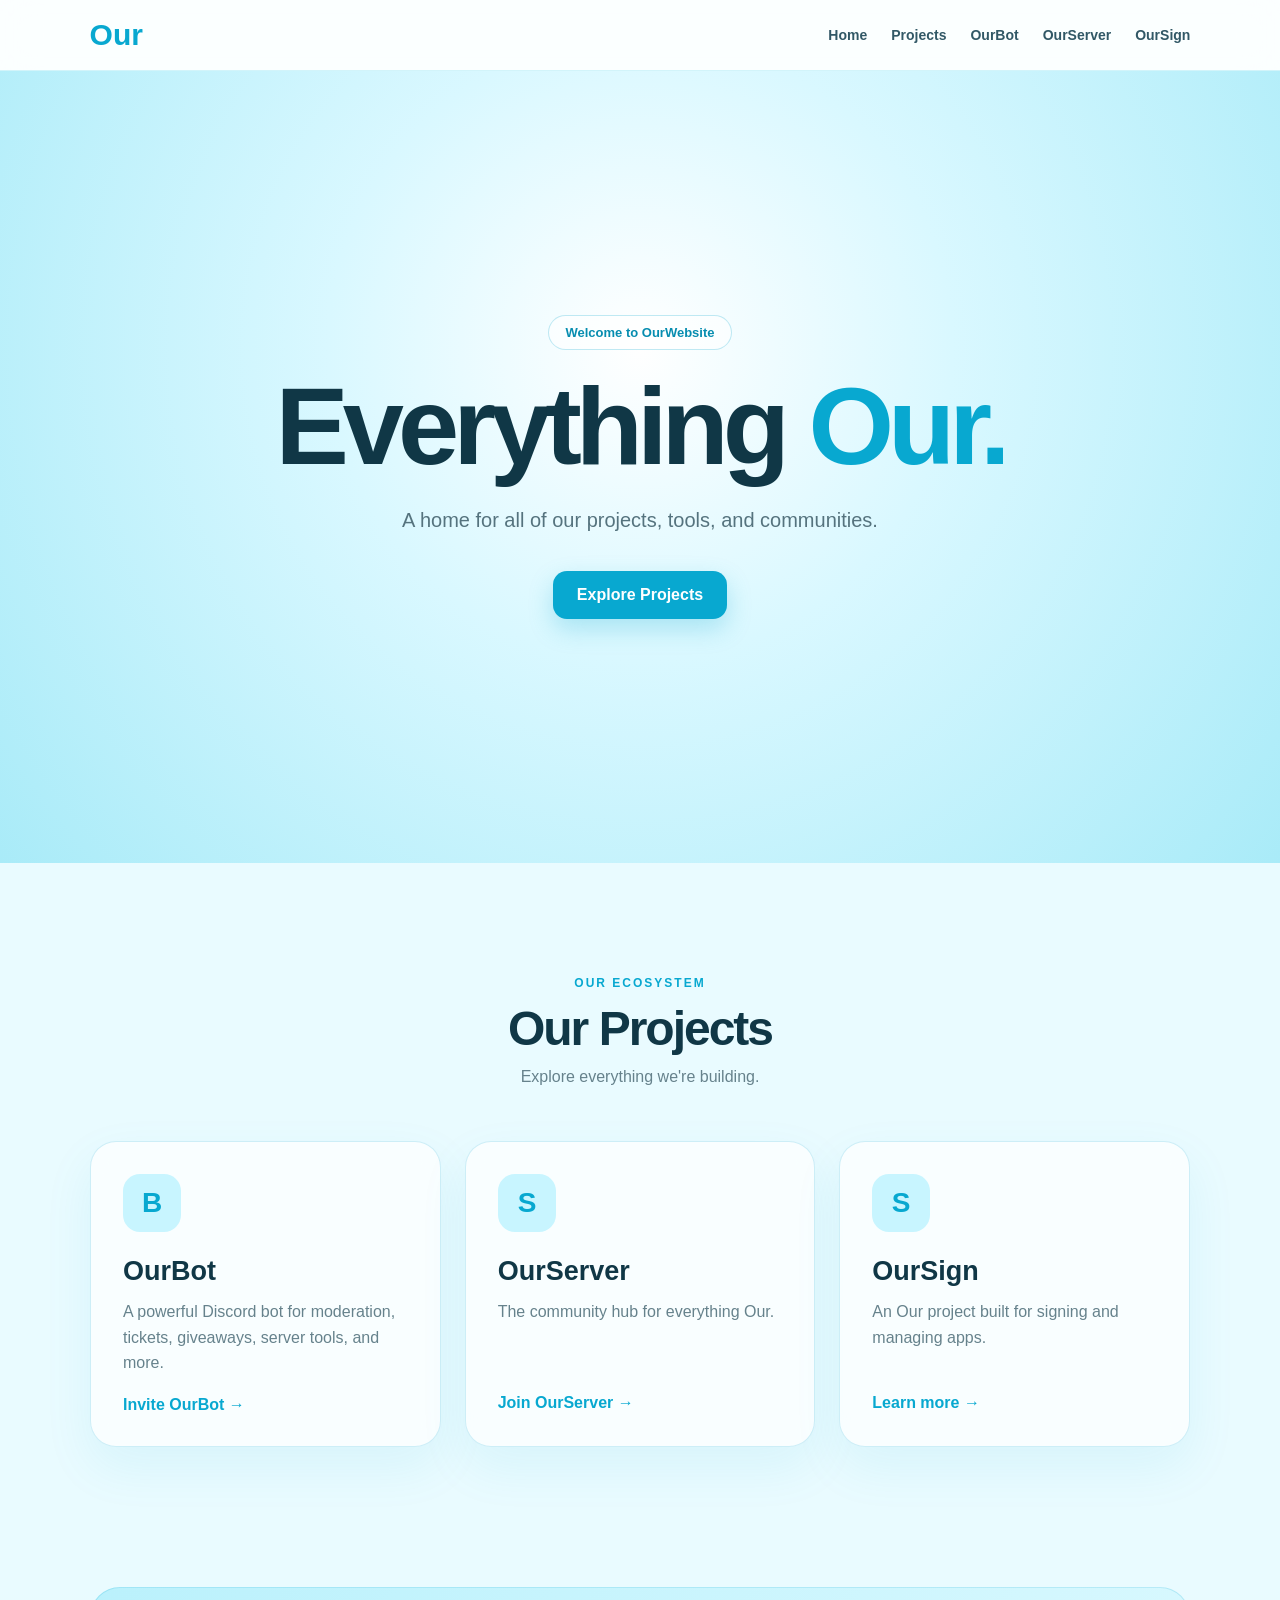
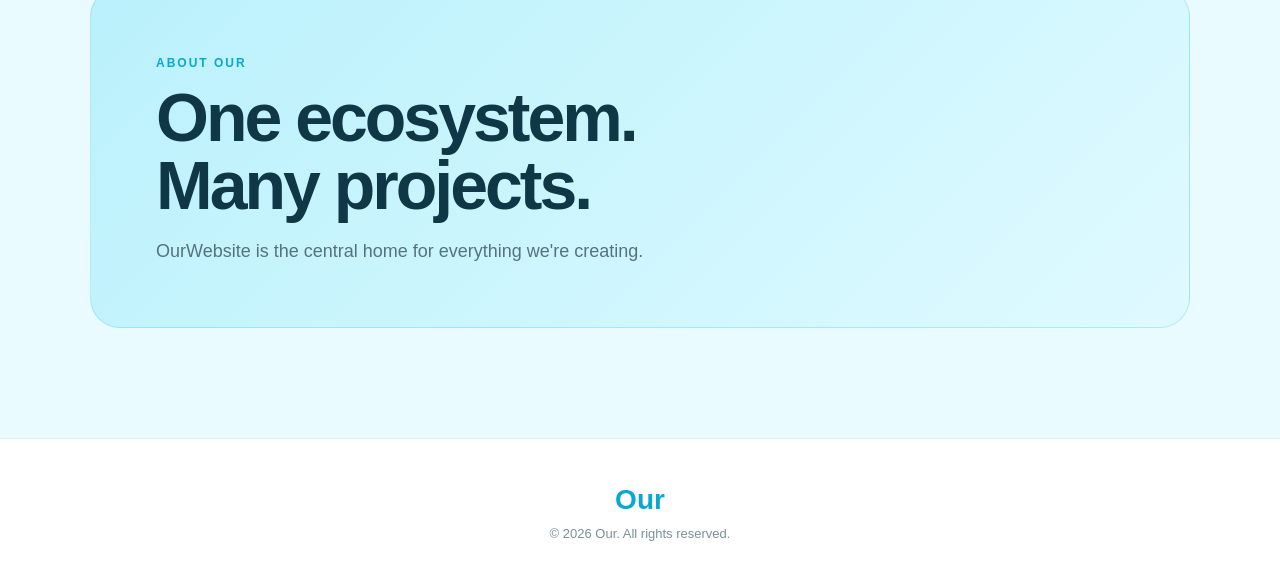
==== index.html @ 4ebcd9e4 "Update index.html" ====
<!DOCTYPE html>
<html lang="en">
<head>
  <meta charset="UTF-8">
  <meta name="viewport" content="width=device-width, initial-scale=1.0">
  <meta name="theme-color" content="#b8f3ff">
  <title>OurWebsite</title>
  <link rel="icon" href="favicon.JPG">
  <link rel="stylesheet" href="style.css">
</head>
<body>
  <header class="navbar">
    <a class="brand" href="#home">Our</a>
    <nav>
      <a href="#home">Home</a>
      <a href="#projects">Projects</a>
      <a href="#ourbot">OurBot</a>
      <a href="#ourserver">OurServer</a>
      <a href="#oursign">OurSign</a>
    </nav>
  </header>

  <main>
    <section class="hero" id="home">
      <div class="hero-content">
        <span class="badge">Welcome to OurWebsite</span>
        <h1>Everything <span>Our.</span></h1>
        <p>A home for all of our projects, tools, and communities.</p>
        <div class="hero-buttons">
  <a class="button primary" href="#projects">Explore Projects</a>
</div>
      </div>
    </section>

    <section class="projects" id="projects">
      <div class="section-heading">
        <span>OUR ECOSYSTEM</span>
        <h2>Our Projects</h2>
        <p>Explore everything we're building.</p>
      </div>

      <div class="project-grid">
        <article class="card" id="ourbot">
          <div class="icon">B</div>
          <h3>OurBot</h3>
          <p>A powerful Discord bot for moderation, tickets, giveaways, server tools, and more.</p>
          <a href="https://discord.com/oauth2/authorize?client_id=1545363357878722600&permissions=8&integration_type=0&scope=bot+applications.commands">Invite OurBot →</a>
        </article>

        <article class="card" id="ourserver">
          <div class="icon">S</div>
          <h3>OurServer</h3>
          <p>The community hub for everything Our.</p>
          <a href="#">Join OurServer →</a>
        </article>

        <article class="card" id="oursign">
          <div class="icon">S</div>
          <h3>OurSign</h3>
          <p>An Our project built for signing and managing apps.</p>
          <a href="#">Learn more →</a>
        </article>
      </div>
    </section>

    <section class="about">
      <div class="about-box">
        <span>ABOUT OUR</span>
        <h2>One ecosystem.<br>Many projects.</h2>
        <p>OurWebsite is the central home for everything we're creating.</p>
      </div>
    </section>
  </main>

  <footer>
    <div class="footer-brand">Our</div>
    <p>© 2026 Our. All rights reserved.</p>
  </footer>

  <script src="script.js"></script>
</body>
</html>
---- style.css ----
* {
  box-sizing: border-box;
  margin: 0;
  padding: 0;
}

html {
  scroll-behavior: smooth;
}

body {
  font-family: Arial, sans-serif;
  background: #e9fbff;
  color: #103746;
}

.navbar {
  position: sticky;
  top: 0;
  z-index: 100;
  display: flex;
  align-items: center;
  justify-content: space-between;
  padding: 18px 7%;
  background: rgba(255, 255, 255, 0.82);
  backdrop-filter: blur(18px);
  border-bottom: 1px solid rgba(90, 210, 235, 0.25);
}

.brand {
  color: #08a8d0;
  font-size: 30px;
  font-weight: 900;
  text-decoration: none;
}

nav {
  display: flex;
  gap: 24px;
}

nav a {
  color: #315866;
  text-decoration: none;
  font-size: 14px;
  font-weight: 700;
  transition: 0.2s;
}

nav a:hover {
  color: #08a8d0;
}

.hero {
  min-height: 88vh;
  display: flex;
  align-items: center;
  justify-content: center;
  padding: 80px 7%;
  text-align: center;
  background: radial-gradient(circle at 50% 35%, #ffffff 0%, #d9f8ff 38%, #a9ebf8 100%);
}

.hero-content {
  max-width: 850px;
  animation: fadeUp 0.8s ease;
}

.badge {
  display: inline-block;
  padding: 9px 16px;
  border: 1px solid rgba(8, 168, 208, 0.25);
  border-radius: 999px;
  background: rgba(255, 255, 255, 0.55);
  color: #078db0;
  font-size: 13px;
  font-weight: 800;
}

.hero h1 {
  margin-top: 24px;
  font-size: clamp(58px, 10vw, 110px);
  line-height: 0.95;
  letter-spacing: -6px;
  font-weight: 900;
}

.hero h1 span {
  color: #08a8d0;
}

.hero p {
  max-width: 600px;
  margin: 25px auto 0;
  color: #55737e;
  font-size: 20px;
  line-height: 1.6;
}

.hero-buttons {
  display: flex;
  justify-content: center;
  gap: 14px;
  margin-top: 35px;
  flex-wrap: wrap;
}

.button {
  display: inline-block;
  padding: 15px 24px;
  border-radius: 14px;
  text-decoration: none;
  font-weight: 800;
  transition: 0.2s;
}

.primary {
  background: #08a8d0;
  color: white;
  box-shadow: 0 10px 25px rgba(8, 168, 208, 0.25);
}

.secondary {
  background: rgba(255, 255, 255, 0.75);
  color: #078db0;
  border: 1px solid rgba(8, 168, 208, 0.2);
}

.button:hover {
  transform: translateY(-3px);
}

.projects {
  padding: 110px 7%;
}

.section-heading {
  text-align: center;
  margin-bottom: 55px;
}

.section-heading span,
.about-box span {
  color: #08a8d0;
  font-size: 12px;
  font-weight: 900;
  letter-spacing: 2px;
}

.section-heading h2 {
  margin-top: 10px;
  font-size: 48px;
  letter-spacing: -2px;
}

.section-heading p {
  margin-top: 12px;
  color: #66828c;
}

.project-grid {
  display: grid;
  grid-template-columns: repeat(3, 1fr);
  gap: 24px;
  max-width: 1100px;
  margin: auto;
}

.card {
  padding: 32px;
  border: 1px solid rgba(8, 168, 208, 0.18);
  border-radius: 26px;
  background: rgba(255, 255, 255, 0.72);
  box-shadow: 0 20px 50px rgba(8, 168, 208, 0.08);
  backdrop-filter: blur(15px);
  transition: 0.25s;
}

.card:hover {
  transform: translateY(-7px);
  box-shadow: 0 25px 60px rgba(8, 168, 208, 0.15);
}

.icon {
  width: 58px;
  height: 58px;
  display: flex;
  align-items: center;
  justify-content: center;
  margin-bottom: 24px;
  border-radius: 17px;
  background: #c8f5ff;
  color: #08a8d0;
  font-size: 28px;
  font-weight: 900;
}

.card h3 {
  font-size: 27px;
}

.card p {
  margin-top: 12px;
  min-height: 75px;
  color: #66828c;
  line-height: 1.6;
}

.card a {
  display: inline-block;
  margin-top: 20px;
  color: #08a8d0;
  text-decoration: none;
  font-weight: 800;
}

.about {
  padding: 30px 7% 110px;
}

.about-box {
  max-width: 1100px;
  margin: auto;
  padding: 65px;
  border-radius: 30px;
  background: linear-gradient(135deg, #baf1fc, #dffaff);
  border: 1px solid rgba(8, 168, 208, 0.18);
}

.about-box h2 {
  margin-top: 12px;
  font-size: clamp(40px, 6vw, 68px);
  line-height: 1;
  letter-spacing: -3px;
}

.about-box p {
  margin-top: 22px;
  color: #55737e;
  font-size: 18px;
}

footer {
  padding: 45px 7%;
  text-align: center;
  background: #ffffff;
  border-top: 1px solid rgba(8, 168, 208, 0.15);
}

.footer-brand {
  color: #08a8d0;
  font-size: 28px;
  font-weight: 900;
}

footer p {
  margin-top: 10px;
  color: #78919a;
  font-size: 13px;
}

@keyframes fadeUp {
  from {
    opacity: 0;
    transform: translateY(25px);
  }

  to {
    opacity: 1;
    transform: translateY(0);
  }
}

@media (max-width: 800px) {
  .navbar {
    padding: 16px 5%;
  }

  nav {
    display: none;
  }

  .hero {
    min-height: 80vh;
    padding: 60px 5%;
  }

  .hero h1 {
    letter-spacing: -4px;
  }

  .project-grid {
    grid-template-columns: 1fr;
  }

  .projects {
    padding: 80px 5%;
  }

  .about {
    padding: 20px 5% 80px;
  }

  .about-box {
    padding: 40px 28px;
  }
}
.menu-button {
  display: none;
  border: 0;
  background: transparent;
  color: #08a8d0;
  font-size: 28px;
  cursor: pointer;
}

.navbar.scrolled {
  box-shadow: 0 8px 30px rgba(8, 168, 208, 0.12);
}

.card {
  opacity: 0;
  transform: translateY(25px);
}

.card.visible {
  opacity: 1;
  transform: translateY(0);
}

@media (max-width: 800px) {
  .menu-button {
    display: block;
  }

  nav {
    position: absolute;
    top: 100%;
    left: 0;
    right: 0;
    display: none;
    flex-direction: column;
    gap: 0;
    padding: 15px 5%;
    background: rgba(255, 255, 255, 0.96);
    backdrop-filter: blur(18px);
    border-bottom: 1px solid rgba(8, 168, 208, 0.2);
  }

  nav.mobile-open {
    display: flex;
  }

  nav a {
    padding: 15px 0;
  }
}
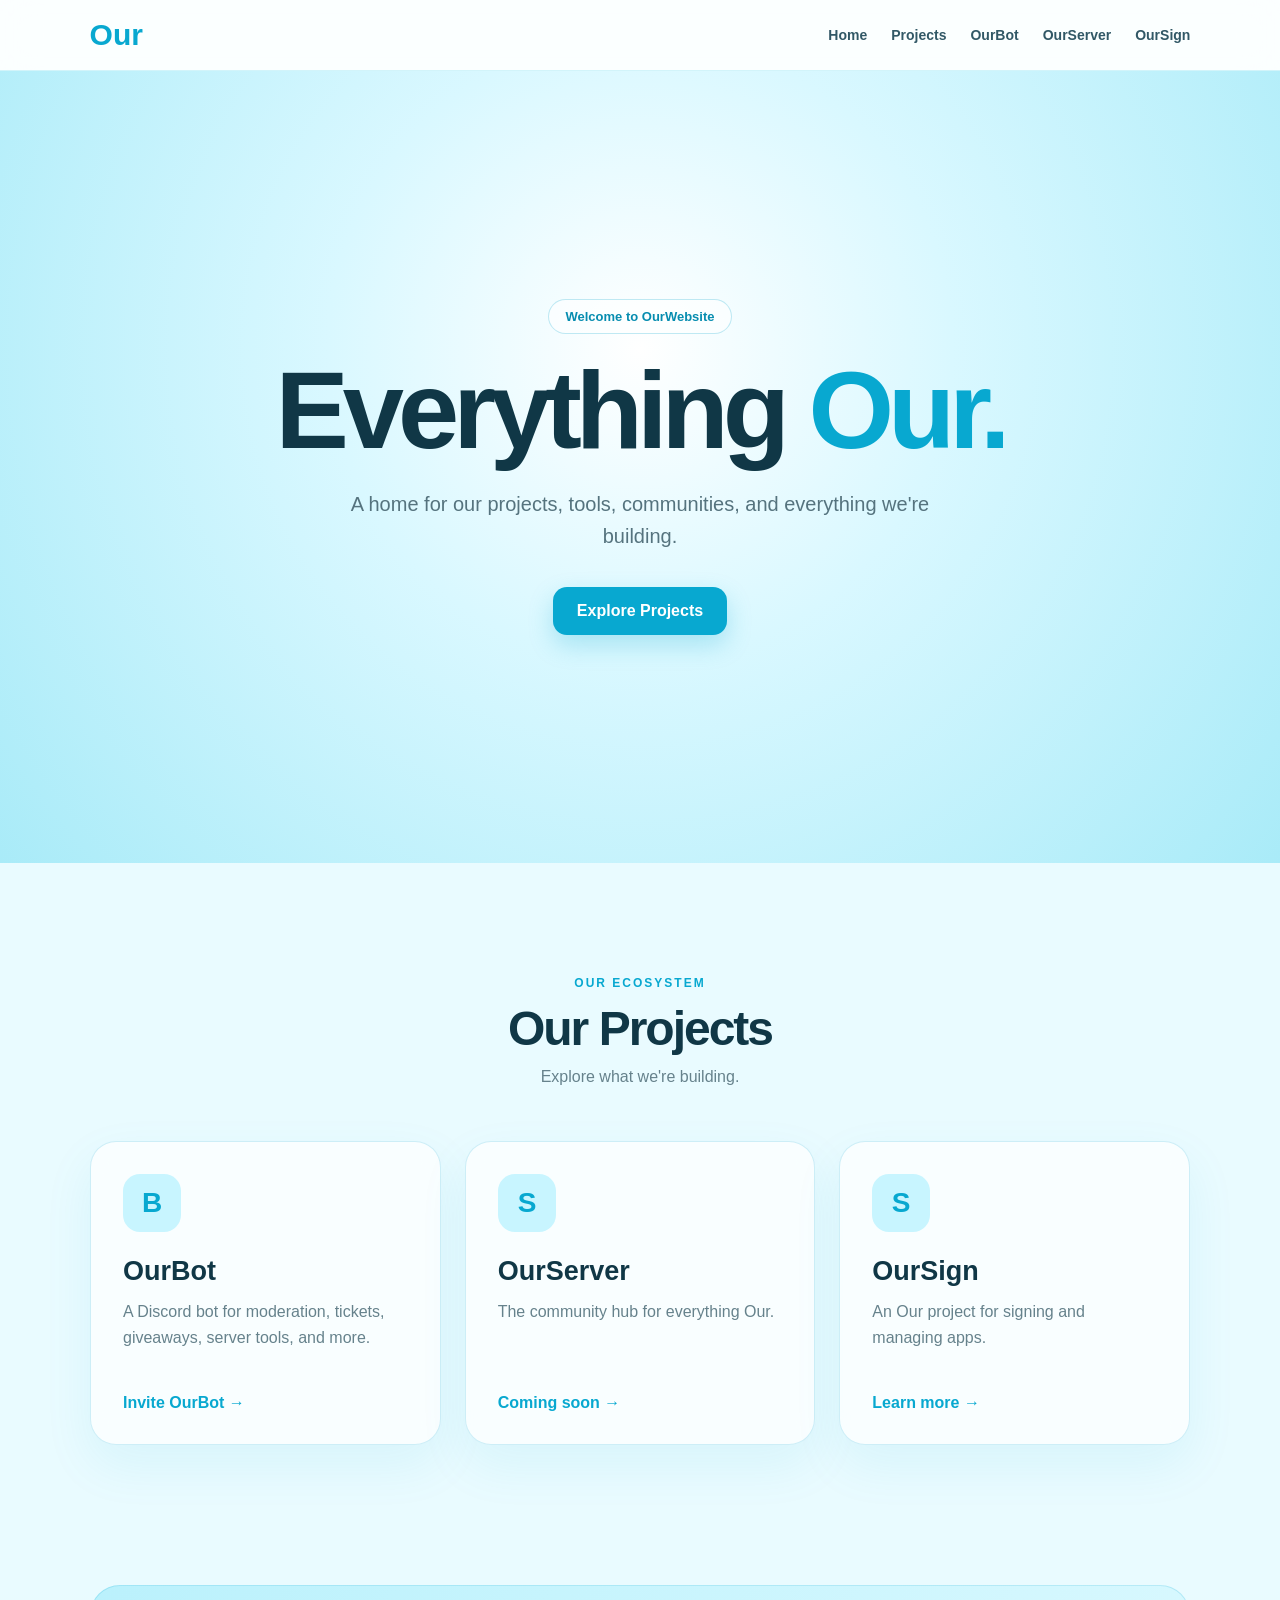
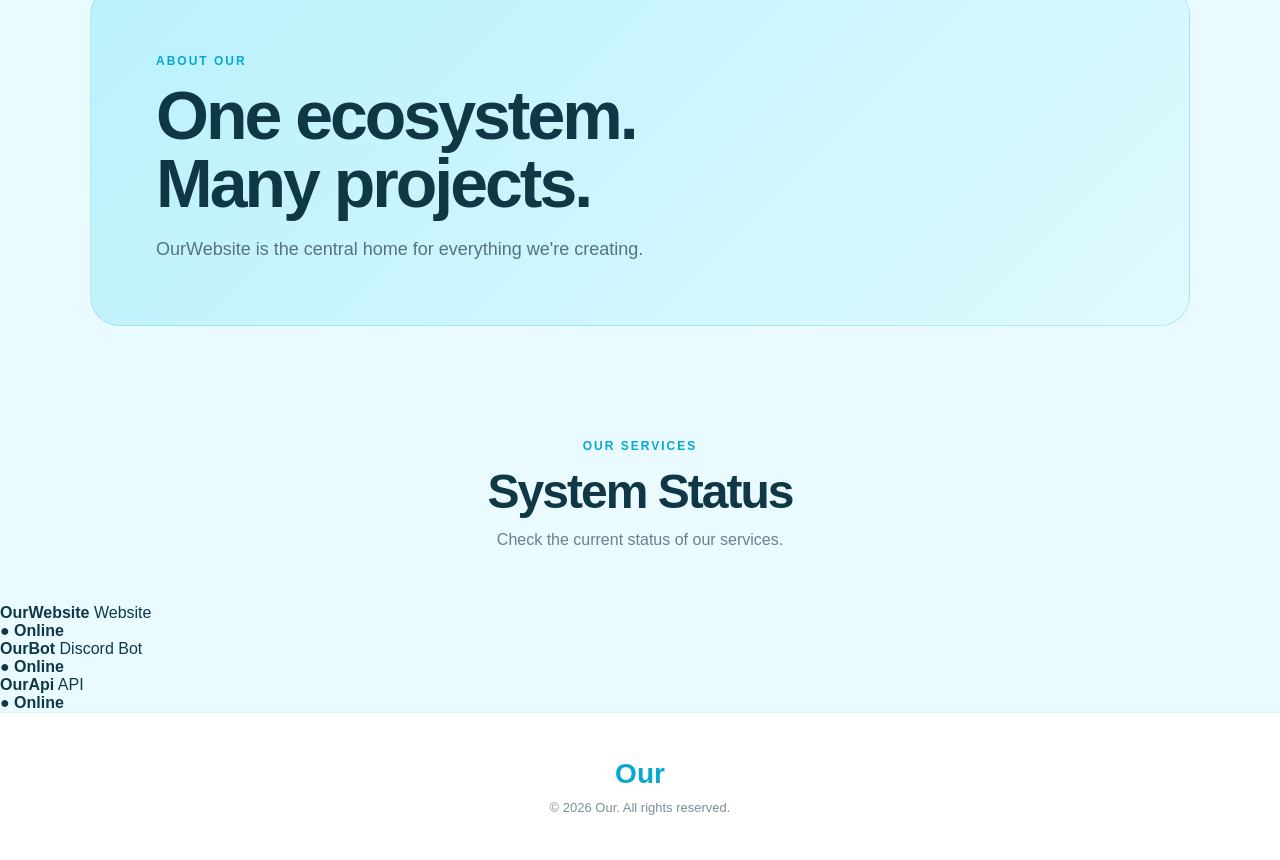
==== commit df467800: "Update index.html" ====
--- a/index.html
+++ b/index.html
@@ -25,10 +25,11 @@
       <div class="hero-content">
         <span class="badge">Welcome to OurWebsite</span>
         <h1>Everything <span>Our.</span></h1>
-        <p>A home for all of our projects, tools, and communities.</p>
+        <p>A home for our projects, tools, communities, and everything we're building.</p>
+
         <div class="hero-buttons">
-  <a class="button primary" href="#projects">Explore Projects</a>
-</div>
+          <a class="button primary" href="#projects">Explore Projects</a>
+        </div>
       </div>
     </section>
 
@@ -36,14 +37,14 @@
       <div class="section-heading">
         <span>OUR ECOSYSTEM</span>
         <h2>Our Projects</h2>
-        <p>Explore everything we're building.</p>
+        <p>Explore what we're building.</p>
       </div>
 
       <div class="project-grid">
         <article class="card" id="ourbot">
           <div class="icon">B</div>
           <h3>OurBot</h3>
-          <p>A powerful Discord bot for moderation, tickets, giveaways, server tools, and more.</p>
+          <p>A Discord bot for moderation, tickets, giveaways, server tools, and more.</p>
           <a href="https://discord.com/oauth2/authorize?client_id=1545363357878722600&permissions=8&integration_type=0&scope=bot+applications.commands">Invite OurBot →</a>
         </article>
 
@@ -51,13 +52,13 @@
           <div class="icon">S</div>
           <h3>OurServer</h3>
           <p>The community hub for everything Our.</p>
-          <a href="#">Join OurServer →</a>
+          <a href="#">Coming soon →</a>
         </article>
 
         <article class="card" id="oursign">
           <div class="icon">S</div>
           <h3>OurSign</h3>
-          <p>An Our project built for signing and managing apps.</p>
+          <p>An Our project for signing and managing apps.</p>
           <a href="#">Learn more →</a>
         </article>
       </div>
@@ -70,6 +71,40 @@
         <p>OurWebsite is the central home for everything we're creating.</p>
       </div>
     </section>
+
+    <section class="status">
+      <div class="section-heading">
+        <span>OUR SERVICES</span>
+        <h2>System Status</h2>
+        <p>Check the current status of our services.</p>
+      </div>
+
+      <div class="status-card">
+        <div class="status-item">
+          <div>
+            <strong>OurWebsite</strong>
+            <span>Website</span>
+          </div>
+          <b class="online">● Online</b>
+        </div>
+
+        <div class="status-item">
+          <div>
+            <strong>OurBot</strong>
+            <span>Discord Bot</span>
+          </div>
+          <b class="online">● Online</b>
+        </div>
+
+        <div class="status-item">
+          <div>
+            <strong>OurApi</strong>
+            <span>API</span>
+          </div>
+          <b class="online">● Online</b>
+        </div>
+      </div>
+    </section>
   </main>
 
   <footer>
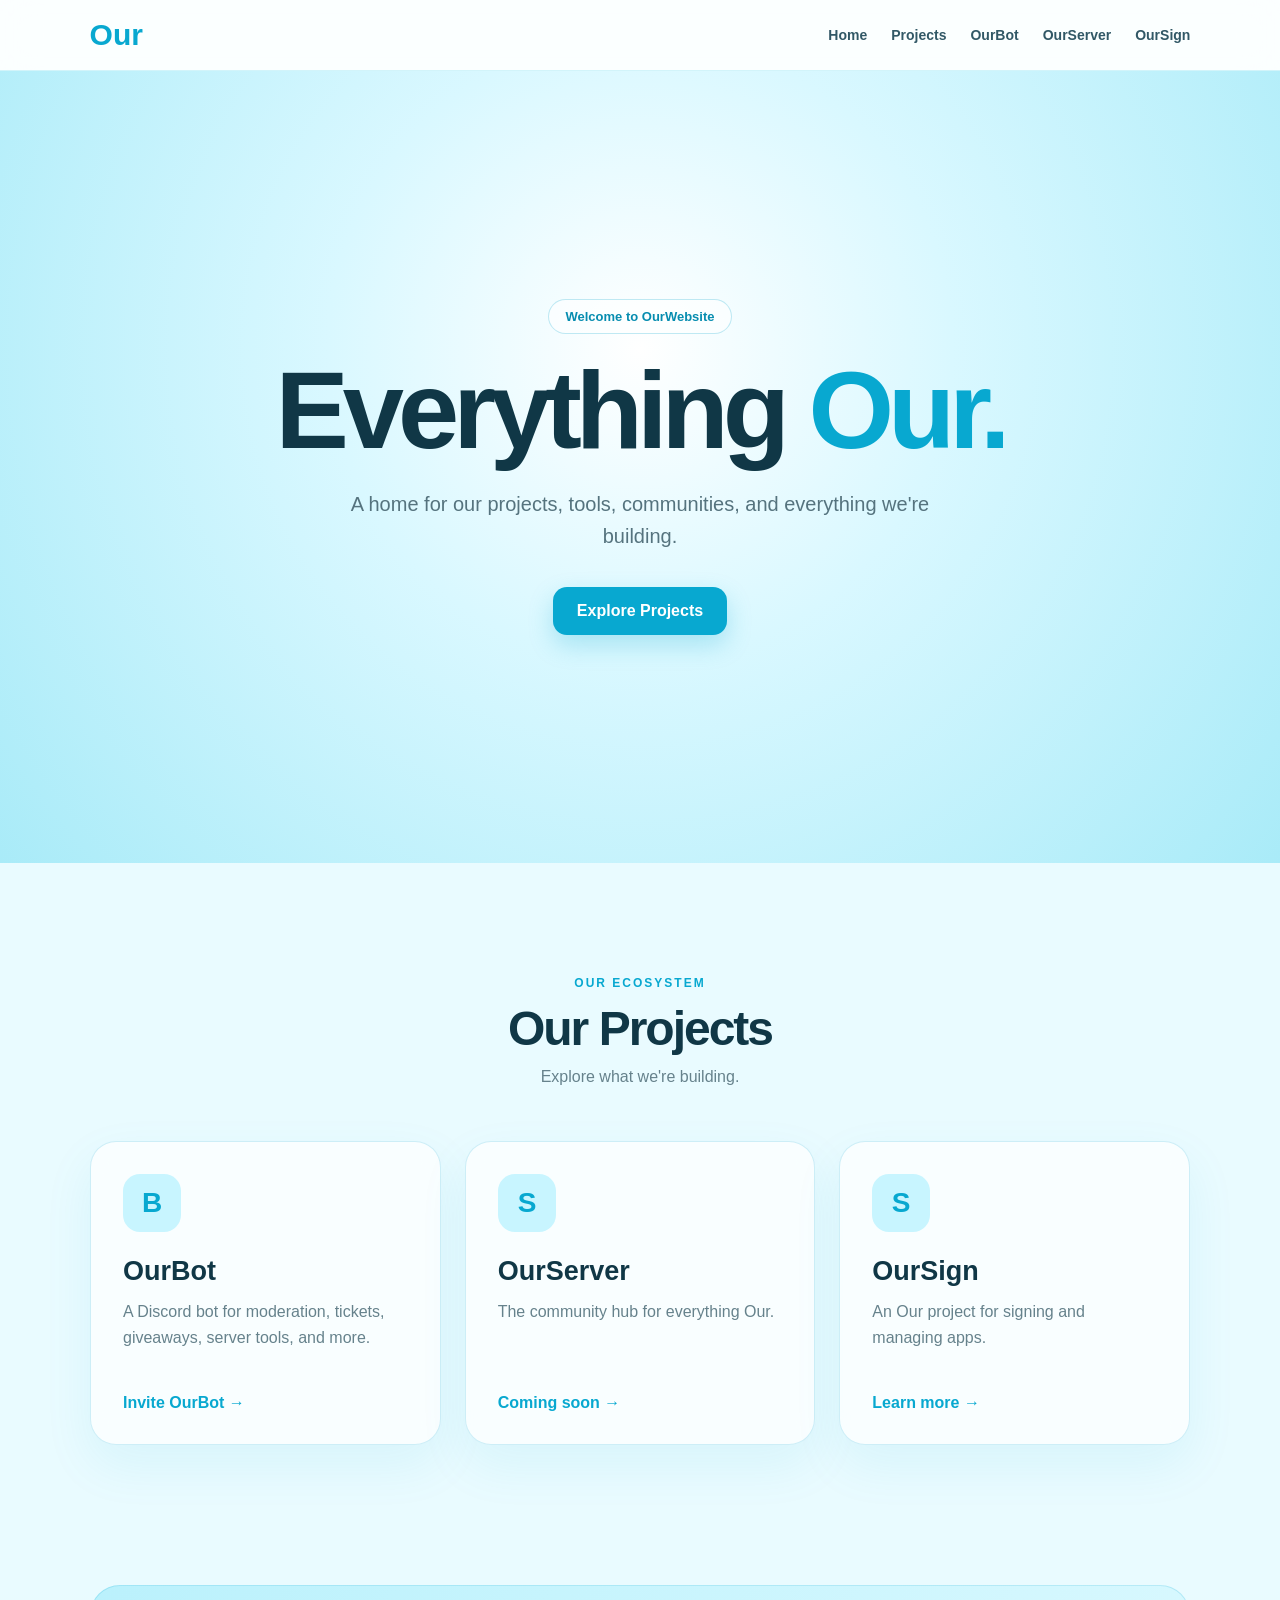
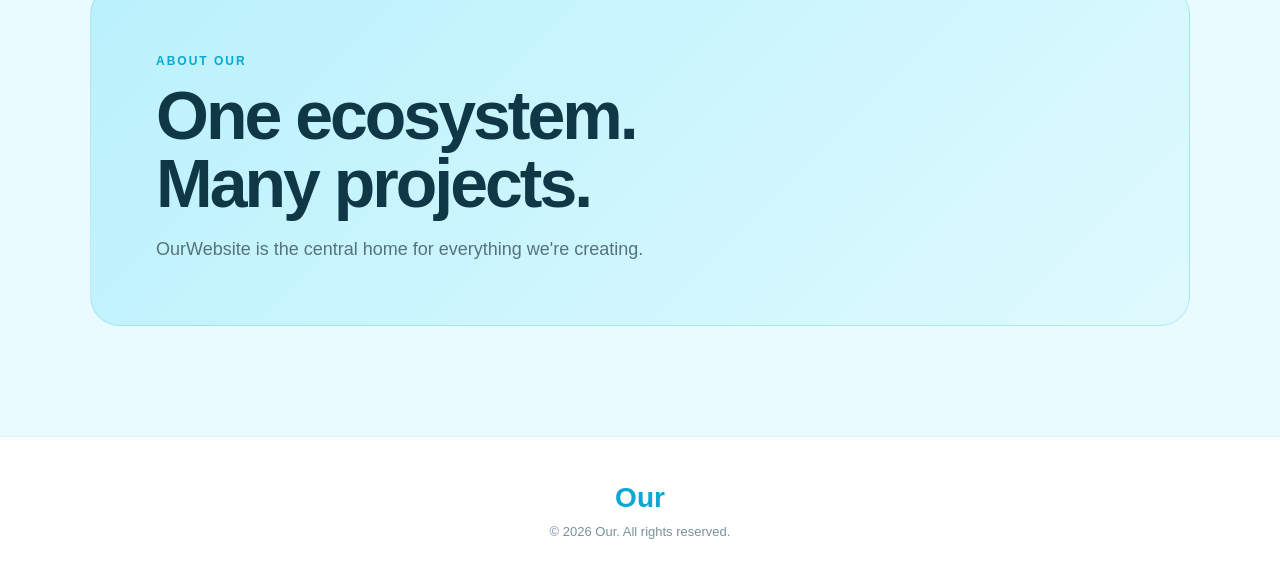
==== commit d627916a: "Update index.html" ====
--- a/index.html
+++ b/index.html
@@ -72,39 +72,6 @@
       </div>
     </section>
 
-    <section class="status">
-      <div class="section-heading">
-        <span>OUR SERVICES</span>
-        <h2>System Status</h2>
-        <p>Check the current status of our services.</p>
-      </div>
-
-      <div class="status-card">
-        <div class="status-item">
-          <div>
-            <strong>OurWebsite</strong>
-            <span>Website</span>
-          </div>
-          <b class="online">● Online</b>
-        </div>
-
-        <div class="status-item">
-          <div>
-            <strong>OurBot</strong>
-            <span>Discord Bot</span>
-          </div>
-          <b class="online">● Online</b>
-        </div>
-
-        <div class="status-item">
-          <div>
-            <strong>OurApi</strong>
-            <span>API</span>
-          </div>
-          <b class="online">● Online</b>
-        </div>
-      </div>
-    </section>
   </main>
 
   <footer>
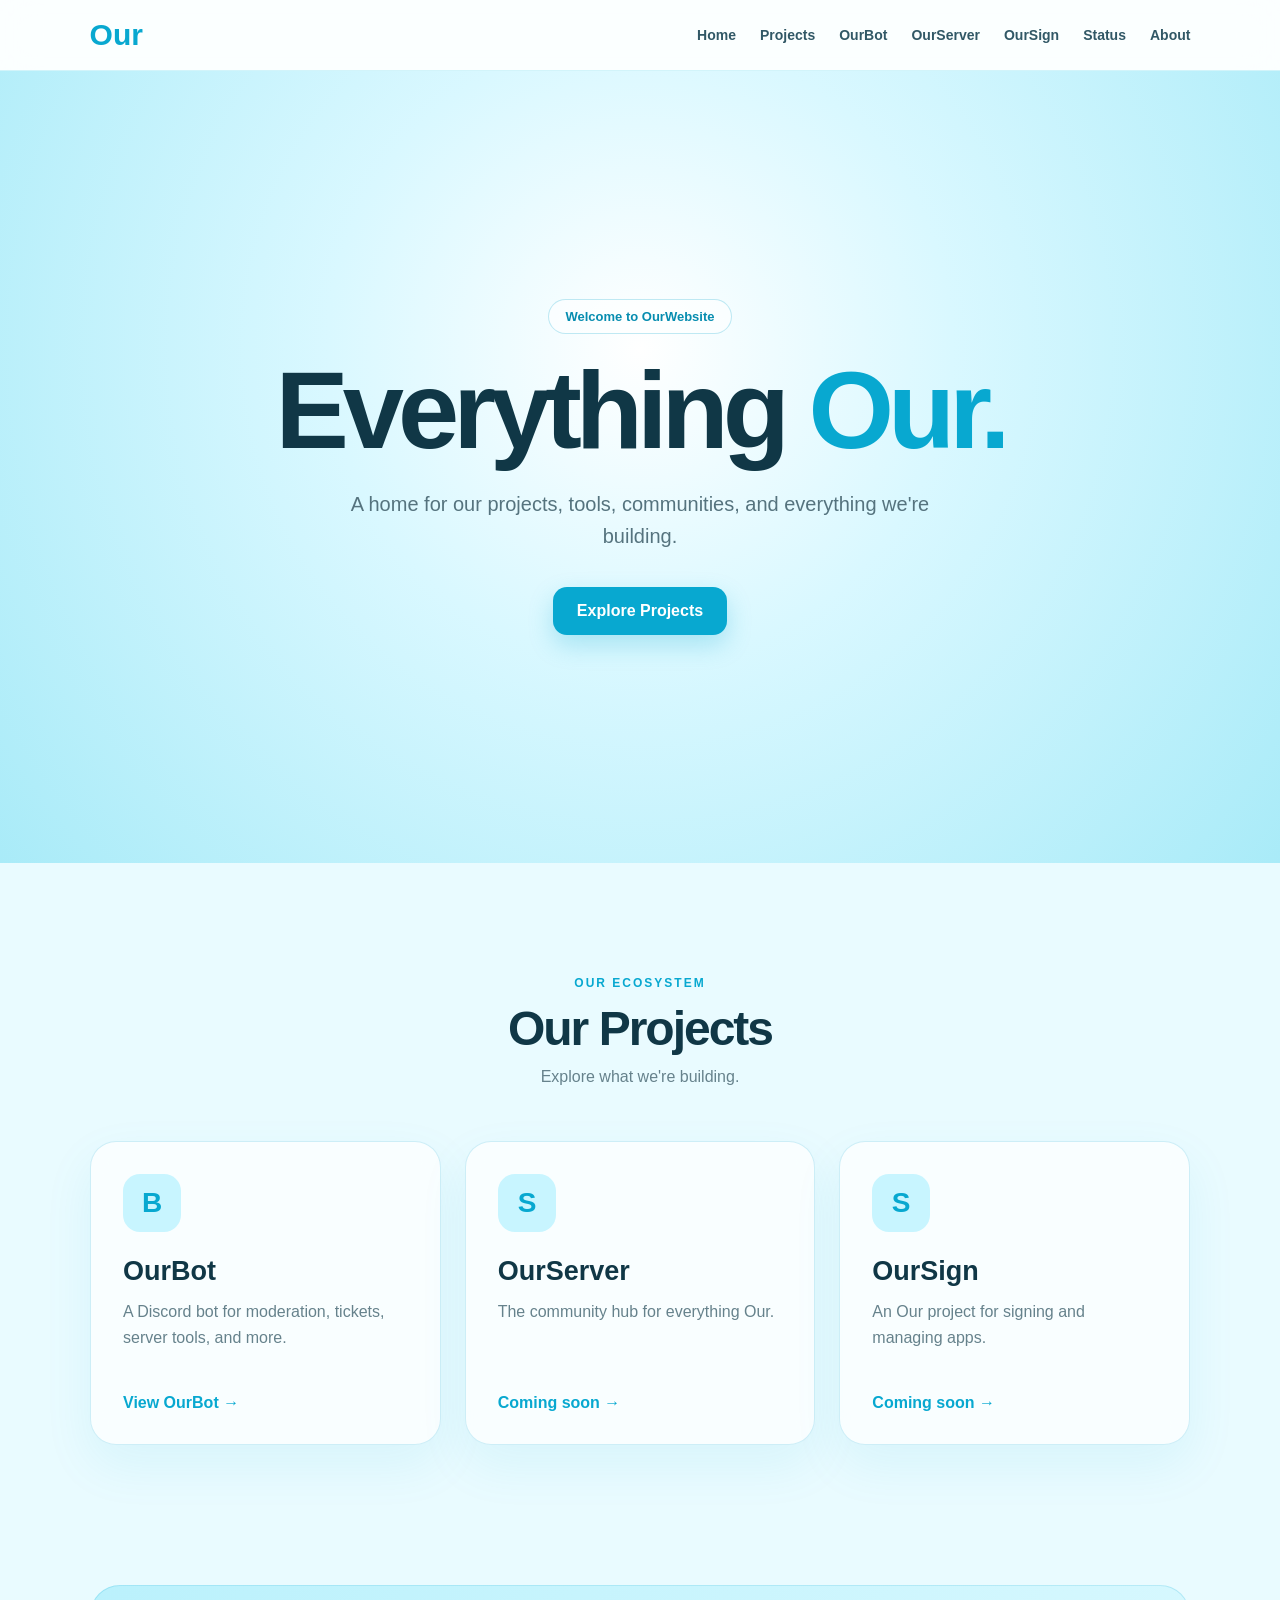
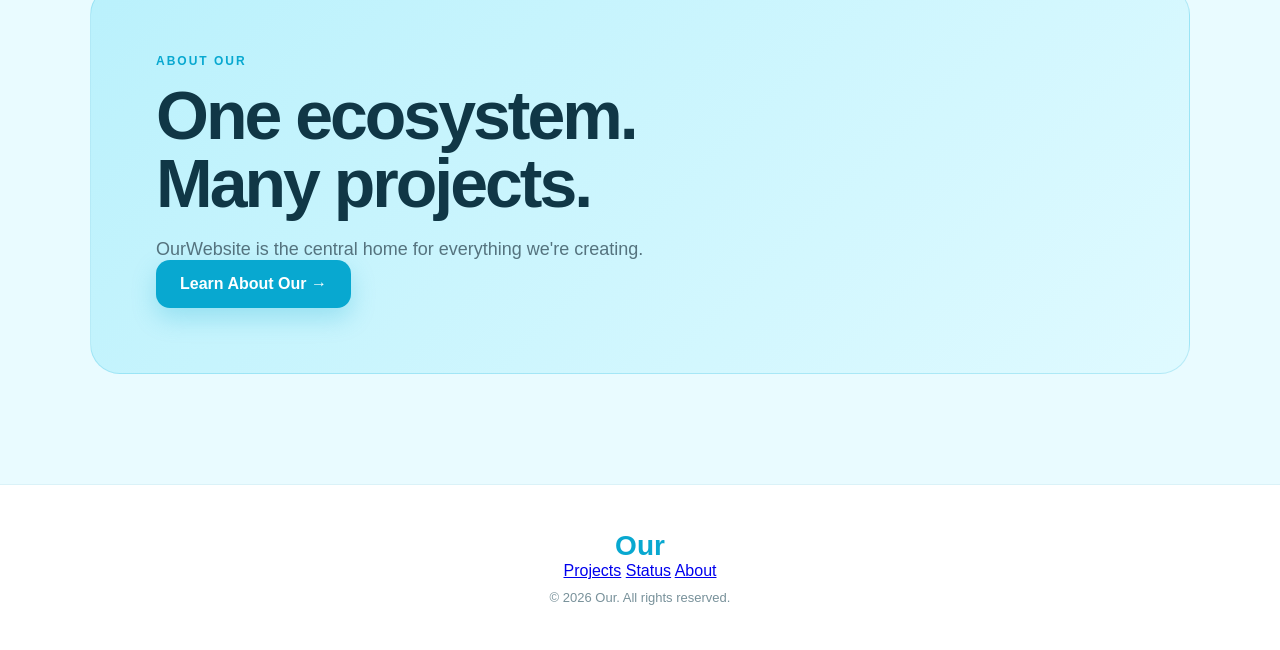
==== commit 9c078659: "Update index.html" ====
--- a/index.html
+++ b/index.html
@@ -10,25 +10,26 @@
 </head>
 <body>
   <header class="navbar">
-    <a class="brand" href="#home">Our</a>
+    <a class="brand" href="index.html">Our</a>
     <nav>
-      <a href="#home">Home</a>
-      <a href="#projects">Projects</a>
-      <a href="#ourbot">OurBot</a>
-      <a href="#ourserver">OurServer</a>
-      <a href="#oursign">OurSign</a>
+      <a href="index.html">Home</a>
+      <a href="projects.html">Projects</a>
+      <a href="ourbot.html">OurBot</a>
+      <a href="index.html#ourserver">OurServer</a>
+      <a href="index.html#oursign">OurSign</a>
+      <a href="status.html">Status</a>
+      <a href="about.html">About</a>
     </nav>
   </header>
 
   <main>
-    <section class="hero" id="home">
+    <section class="hero">
       <div class="hero-content">
         <span class="badge">Welcome to OurWebsite</span>
         <h1>Everything <span>Our.</span></h1>
         <p>A home for our projects, tools, communities, and everything we're building.</p>
-
         <div class="hero-buttons">
-          <a class="button primary" href="#projects">Explore Projects</a>
+          <a class="button primary" href="projects.html">Explore Projects</a>
         </div>
       </div>
     </section>
@@ -44,8 +45,8 @@
         <article class="card" id="ourbot">
           <div class="icon">B</div>
           <h3>OurBot</h3>
-          <p>A Discord bot for moderation, tickets, giveaways, server tools, and more.</p>
-          <a href="https://discord.com/oauth2/authorize?client_id=1545363357878722600&permissions=8&integration_type=0&scope=bot+applications.commands">Invite OurBot →</a>
+          <p>A Discord bot for moderation, tickets, server tools, and more.</p>
+          <a href="ourbot.html">View OurBot →</a>
         </article>
 
         <article class="card" id="ourserver">
@@ -59,7 +60,7 @@
           <div class="icon">S</div>
           <h3>OurSign</h3>
           <p>An Our project for signing and managing apps.</p>
-          <a href="#">Learn more →</a>
+          <a href="#">Coming soon →</a>
         </article>
       </div>
     </section>
@@ -69,13 +70,18 @@
         <span>ABOUT OUR</span>
         <h2>One ecosystem.<br>Many projects.</h2>
         <p>OurWebsite is the central home for everything we're creating.</p>
+        <a class="button primary" href="about.html">Learn About Our →</a>
       </div>
     </section>
-
   </main>
 
   <footer>
     <div class="footer-brand">Our</div>
+    <div class="footer-links">
+      <a href="projects.html">Projects</a>
+      <a href="status.html">Status</a>
+      <a href="about.html">About</a>
+    </div>
     <p>© 2026 Our. All rights reserved.</p>
   </footer>
 
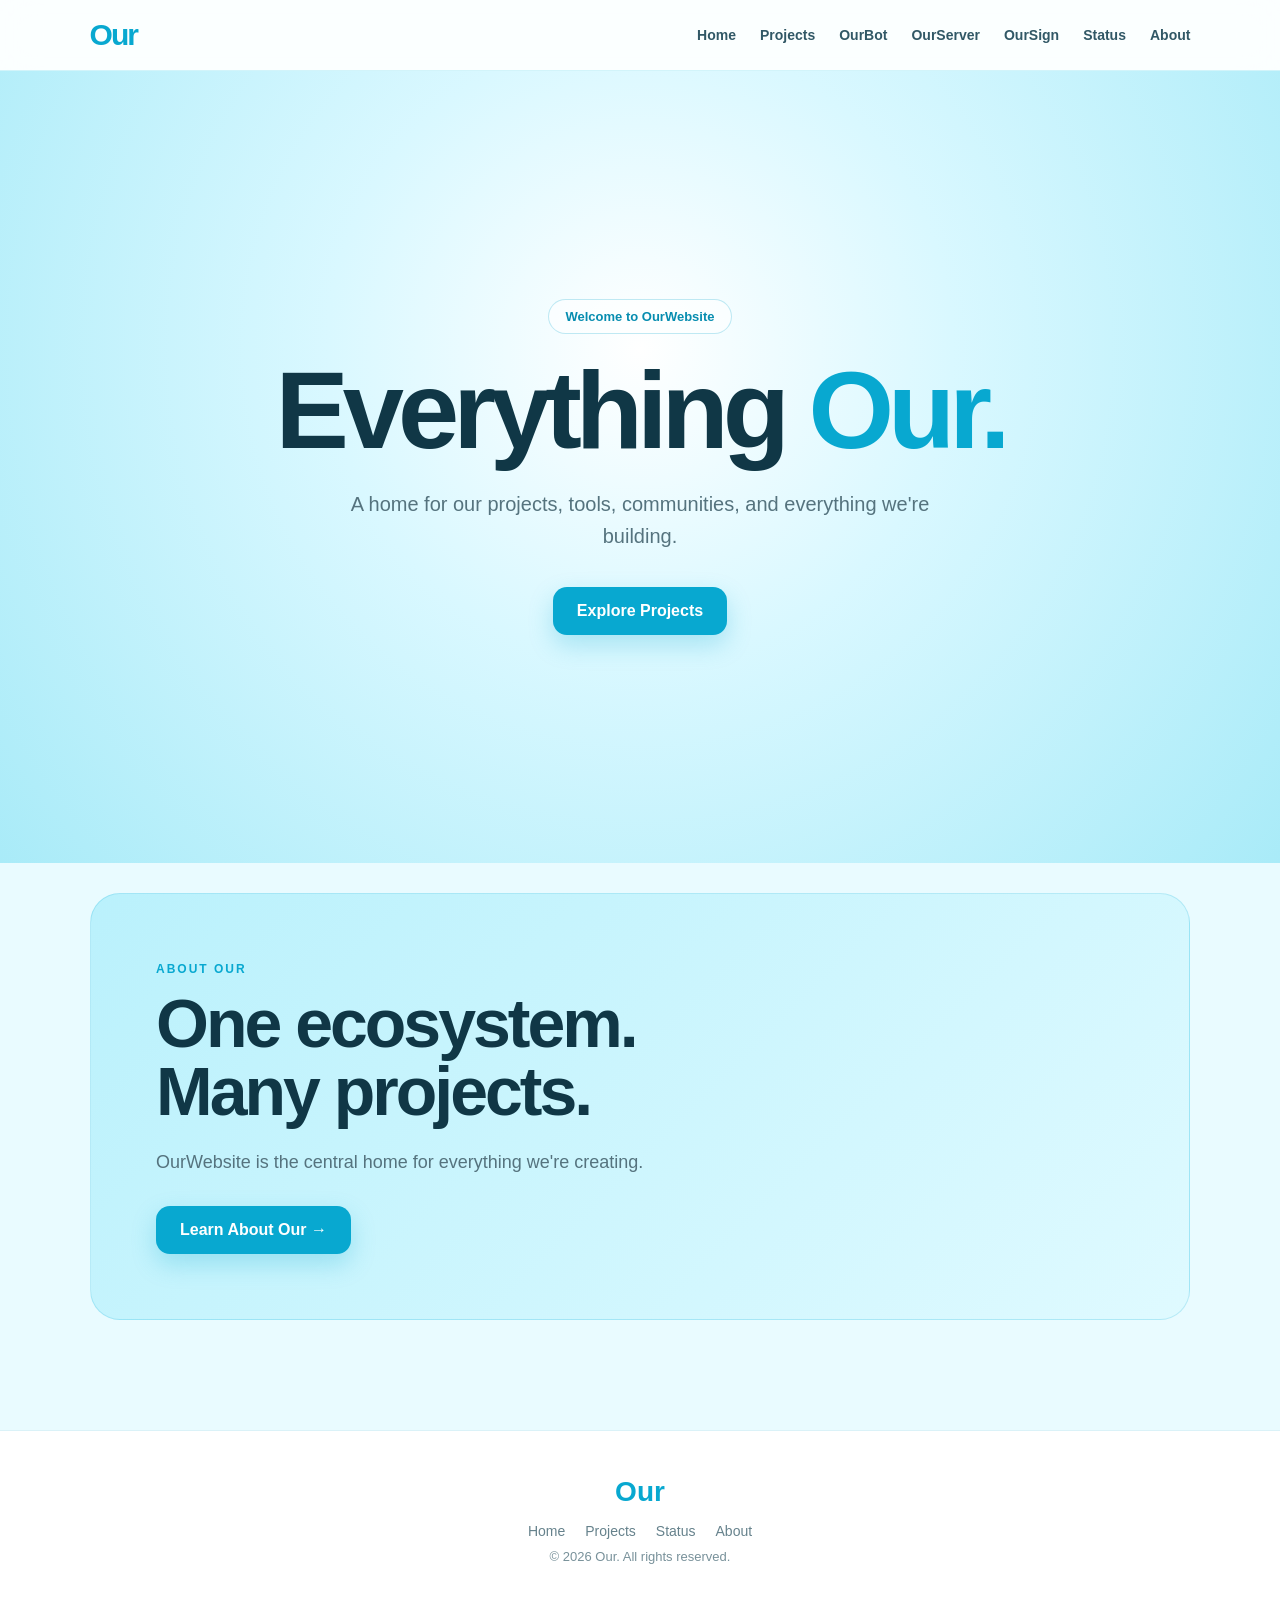
==== commit cb5674fb: "Update index.html" ====
--- a/index.html
+++ b/index.html
@@ -28,40 +28,10 @@
         <span class="badge">Welcome to OurWebsite</span>
         <h1>Everything <span>Our.</span></h1>
         <p>A home for our projects, tools, communities, and everything we're building.</p>
+
         <div class="hero-buttons">
           <a class="button primary" href="projects.html">Explore Projects</a>
         </div>
-      </div>
-    </section>
-
-    <section class="projects" id="projects">
-      <div class="section-heading">
-        <span>OUR ECOSYSTEM</span>
-        <h2>Our Projects</h2>
-        <p>Explore what we're building.</p>
-      </div>
-
-      <div class="project-grid">
-        <article class="card" id="ourbot">
-          <div class="icon">B</div>
-          <h3>OurBot</h3>
-          <p>A Discord bot for moderation, tickets, server tools, and more.</p>
-          <a href="ourbot.html">View OurBot →</a>
-        </article>
-
-        <article class="card" id="ourserver">
-          <div class="icon">S</div>
-          <h3>OurServer</h3>
-          <p>The community hub for everything Our.</p>
-          <a href="#">Coming soon →</a>
-        </article>
-
-        <article class="card" id="oursign">
-          <div class="icon">S</div>
-          <h3>OurSign</h3>
-          <p>An Our project for signing and managing apps.</p>
-          <a href="#">Coming soon →</a>
-        </article>
       </div>
     </section>
 
@@ -78,6 +48,7 @@
   <footer>
     <div class="footer-brand">Our</div>
     <div class="footer-links">
+      <a href="index.html">Home</a>
       <a href="projects.html">Projects</a>
       <a href="status.html">Status</a>
       <a href="about.html">About</a>
--- a/style.css
+++ b/style.css
@@ -12,6 +12,11 @@
   font-family: Arial, sans-serif;
   background: #e9fbff;
   color: #103746;
+  overflow-x: hidden;
+}
+
+a {
+  -webkit-tap-highlight-color: transparent;
 }
 
 .navbar {
@@ -25,6 +30,13 @@
   background: rgba(255, 255, 255, 0.82);
   backdrop-filter: blur(18px);
   border-bottom: 1px solid rgba(90, 210, 235, 0.25);
+  transition: 0.25s;
+}
+
+.navbar.scrolled {
+  padding-top: 14px;
+  padding-bottom: 14px;
+  box-shadow: 0 8px 30px rgba(8, 168, 208, 0.12);
 }
 
 .brand {
@@ -32,10 +44,12 @@
   font-size: 30px;
   font-weight: 900;
   text-decoration: none;
+  letter-spacing: -2px;
 }
 
 nav {
   display: flex;
+  align-items: center;
   gap: 24px;
 }
 
@@ -51,7 +65,17 @@
   color: #08a8d0;
 }
 
-.hero {
+.menu-button {
+  display: none;
+  border: 0;
+  background: transparent;
+  color: #08a8d0;
+  font-size: 28px;
+  cursor: pointer;
+}
+
+.hero,
+.page-hero {
   min-height: 88vh;
   display: flex;
   align-items: center;
@@ -61,7 +85,12 @@
   background: radial-gradient(circle at 50% 35%, #ffffff 0%, #d9f8ff 38%, #a9ebf8 100%);
 }
 
+.page-hero {
+  min-height: 65vh;
+}
+
 .hero-content {
+  width: 100%;
   max-width: 850px;
   animation: fadeUp 0.8s ease;
 }
@@ -77,7 +106,8 @@
   font-weight: 800;
 }
 
-.hero h1 {
+.hero h1,
+.page-hero h1 {
   margin-top: 24px;
   font-size: clamp(58px, 10vw, 110px);
   line-height: 0.95;
@@ -85,12 +115,18 @@
   font-weight: 900;
 }
 
-.hero h1 span {
-  color: #08a8d0;
-}
-
-.hero p {
-  max-width: 600px;
+.page-hero h1 {
+  font-size: clamp(52px, 9vw, 95px);
+}
+
+.hero h1 span,
+.page-hero h1 span {
+  color: #08a8d0;
+}
+
+.hero p,
+.page-hero p {
+  max-width: 650px;
   margin: 25px auto 0;
   color: #55737e;
   font-size: 20px;
@@ -130,6 +166,10 @@
   transform: translateY(-3px);
 }
 
+.button:active {
+  transform: translateY(0);
+}
+
 .projects {
   padding: 110px 7%;
 }
@@ -139,8 +179,8 @@
   margin-bottom: 55px;
 }
 
-.section-heading span,
-.about-box span {
+.section-heading > span,
+.about-box > span {
   color: #08a8d0;
   font-size: 12px;
   font-weight: 900;
@@ -173,12 +213,23 @@
   background: rgba(255, 255, 255, 0.72);
   box-shadow: 0 20px 50px rgba(8, 168, 208, 0.08);
   backdrop-filter: blur(15px);
-  transition: 0.25s;
+  opacity: 0;
+  transform: translateY(25px);
+  transition: opacity 0.6s ease, transform 0.25s ease, box-shadow 0.25s ease;
+}
+
+.card.visible {
+  opacity: 1;
+  transform: translateY(0);
 }
 
 .card:hover {
   transform: translateY(-7px);
   box-shadow: 0 25px 60px rgba(8, 168, 208, 0.15);
+}
+
+.card.visible:hover {
+  transform: translateY(-7px);
 }
 
 .icon {
@@ -212,6 +263,17 @@
   color: #08a8d0;
   text-decoration: none;
   font-weight: 800;
+  transition: 0.2s;
+}
+
+.card a:hover {
+  transform: translateX(4px);
+}
+
+.center-button {
+  display: flex;
+  justify-content: center;
+  margin-top: 45px;
 }
 
 .about {
@@ -235,9 +297,86 @@
 }
 
 .about-box p {
+  max-width: 700px;
   margin-top: 22px;
   color: #55737e;
   font-size: 18px;
+  line-height: 1.7;
+}
+
+.about-box .button {
+  margin-top: 28px;
+}
+
+.about-page {
+  padding: 50px 7% 110px;
+}
+
+.about-page .about-box {
+  max-width: 1000px;
+}
+
+.status-section {
+  padding: 30px 7% 110px;
+}
+
+.status-card {
+  max-width: 900px;
+  margin: auto;
+  padding: 10px 30px;
+  border: 1px solid rgba(8, 168, 208, 0.18);
+  border-radius: 26px;
+  background: rgba(255, 255, 255, 0.72);
+  box-shadow: 0 20px 50px rgba(8, 168, 208, 0.08);
+  backdrop-filter: blur(15px);
+}
+
+.status-item {
+  display: flex;
+  align-items: center;
+  justify-content: space-between;
+  gap: 20px;
+  padding: 25px 0;
+  border-bottom: 1px solid rgba(8, 168, 208, 0.12);
+}
+
+.status-item:last-child {
+  border-bottom: 0;
+}
+
+.status-item strong,
+.status-item span {
+  display: block;
+}
+
+.status-item span {
+  margin-top: 5px;
+  color: #78919a;
+  font-size: 14px;
+}
+
+.online {
+  color: #16a56a;
+  white-space: nowrap;
+}
+
+.footer-links {
+  display: flex;
+  justify-content: center;
+  gap: 20px;
+  margin-top: 15px;
+  flex-wrap: wrap;
+}
+
+.footer-links a {
+  color: #66828c;
+  text-decoration: none;
+  font-size: 14px;
+  transition: 0.2s;
+}
+
+.footer-links a:hover {
+  color: #08a8d0;
 }
 
 footer {
@@ -271,66 +410,15 @@
   }
 }
 
+@media (max-width: 900px) {
+  .project-grid {
+    grid-template-columns: repeat(2, 1fr);
+  }
+}
+
 @media (max-width: 800px) {
   .navbar {
     padding: 16px 5%;
-  }
-
-  nav {
-    display: none;
-  }
-
-  .hero {
-    min-height: 80vh;
-    padding: 60px 5%;
-  }
-
-  .hero h1 {
-    letter-spacing: -4px;
-  }
-
-  .project-grid {
-    grid-template-columns: 1fr;
-  }
-
-  .projects {
-    padding: 80px 5%;
-  }
-
-  .about {
-    padding: 20px 5% 80px;
-  }
-
-  .about-box {
-    padding: 40px 28px;
-  }
-}
-.menu-button {
-  display: none;
-  border: 0;
-  background: transparent;
-  color: #08a8d0;
-  font-size: 28px;
-  cursor: pointer;
-}
-
-.navbar.scrolled {
-  box-shadow: 0 8px 30px rgba(8, 168, 208, 0.12);
-}
-
-.card {
-  opacity: 0;
-  transform: translateY(25px);
-}
-
-.card.visible {
-  opacity: 1;
-  transform: translateY(0);
-}
-
-@media (max-width: 800px) {
-  .menu-button {
-    display: block;
   }
 
   nav {
@@ -340,6 +428,7 @@
     right: 0;
     display: none;
     flex-direction: column;
+    align-items: stretch;
     gap: 0;
     padding: 15px 5%;
     background: rgba(255, 255, 255, 0.96);
@@ -354,4 +443,73 @@
   nav a {
     padding: 15px 0;
   }
-}+
+  .menu-button {
+    display: block;
+  }
+
+  .hero {
+    min-height: 80vh;
+    padding: 60px 5%;
+  }
+
+  .page-hero {
+    min-height: 60vh;
+    padding: 60px 5%;
+  }
+
+  .hero h1,
+  .page-hero h1 {
+    letter-spacing: -4px;
+  }
+
+  .hero p,
+  .page-hero p {
+    font-size: 17px;
+  }
+
+  .projects {
+    padding: 80px 5%;
+  }
+
+  .project-grid {
+    grid-template-columns: 1fr;
+  }
+
+  .about {
+    padding: 20px 5% 80px;
+  }
+
+  .about-box {
+    padding: 40px 28px;
+  }
+
+  .about-page {
+    padding: 30px 5% 80px;
+  }
+
+  .status-section {
+    padding: 20px 5% 80px;
+  }
+
+  .status-card {
+    padding: 5px 22px;
+  }
+
+  .status-item {
+    align-items: flex-start;
+  }
+}
+
+@media (prefers-reduced-motion: reduce) {
+  html {
+    scroll-behavior: auto;
+  }
+
+  *,
+  *::before,
+  *::after {
+    animation-duration: 0.01ms !important;
+    transition-duration: 0.01ms !important;
+  }
+}
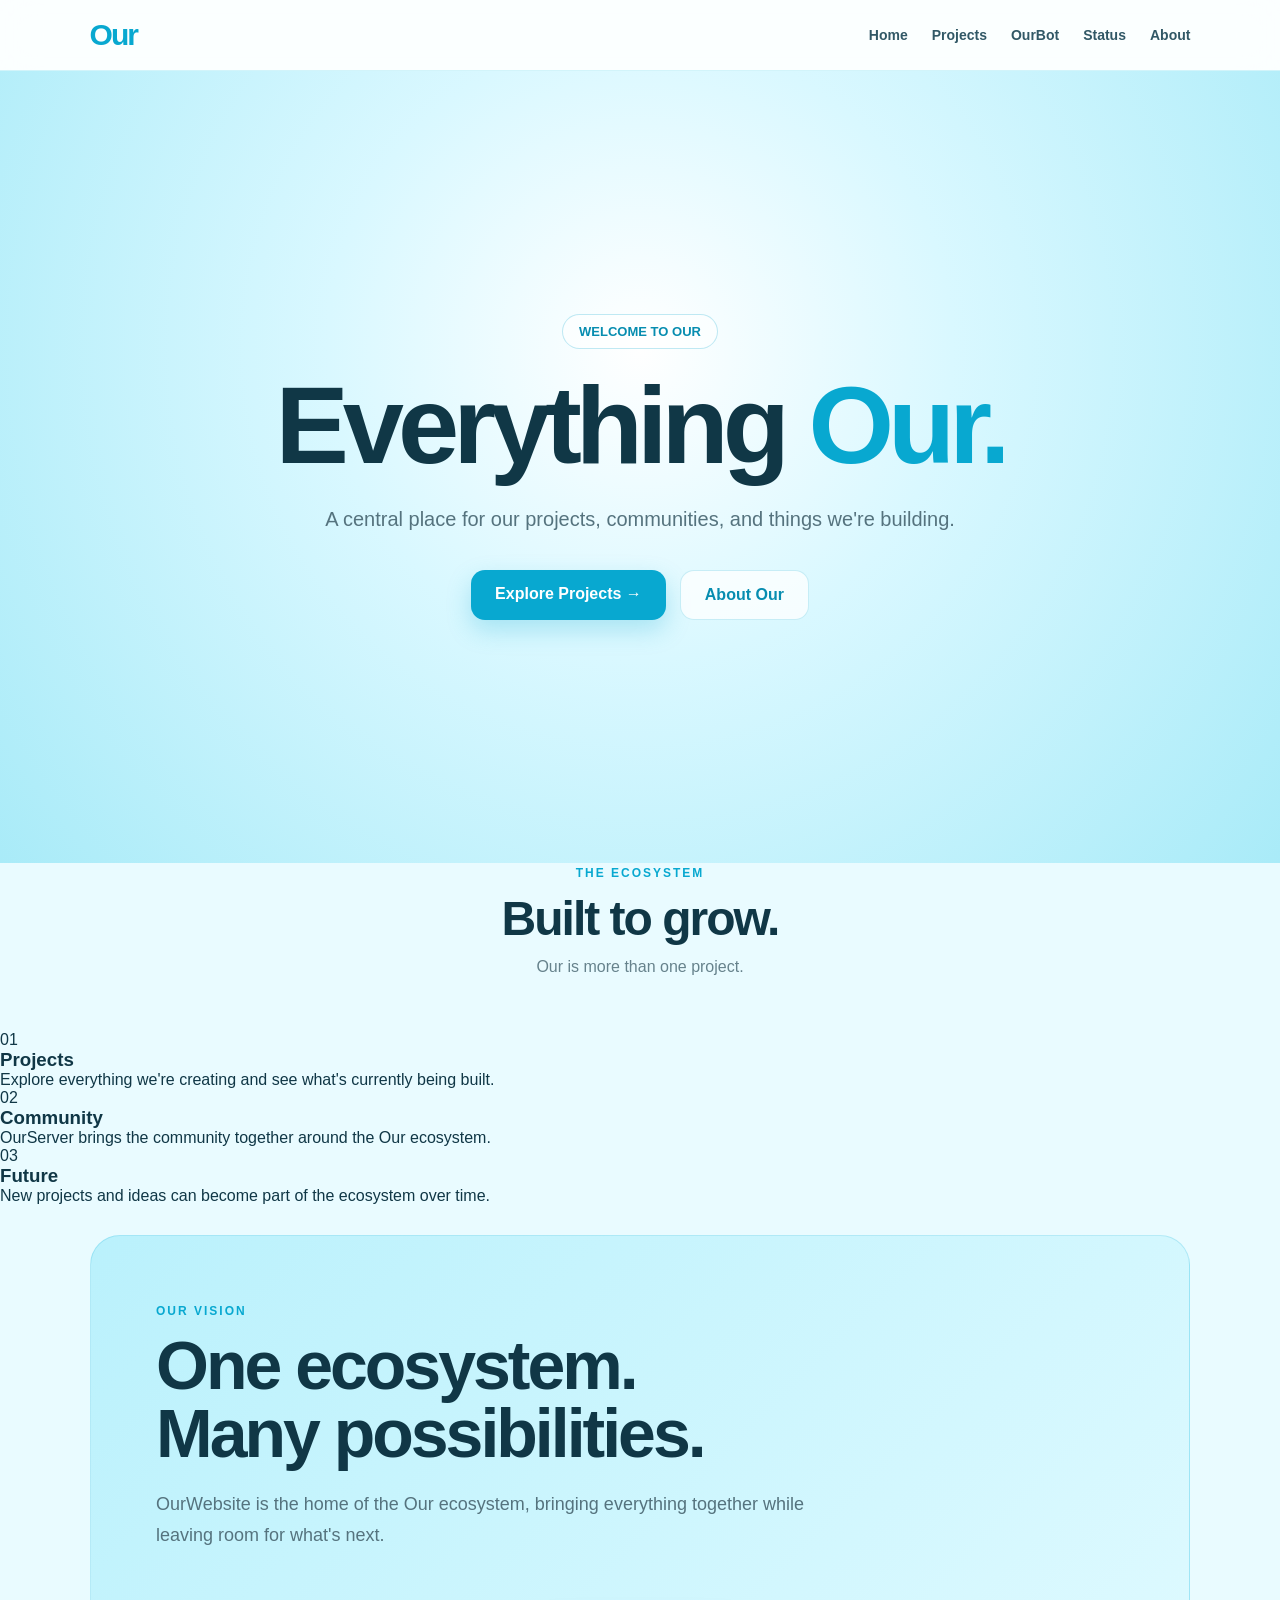
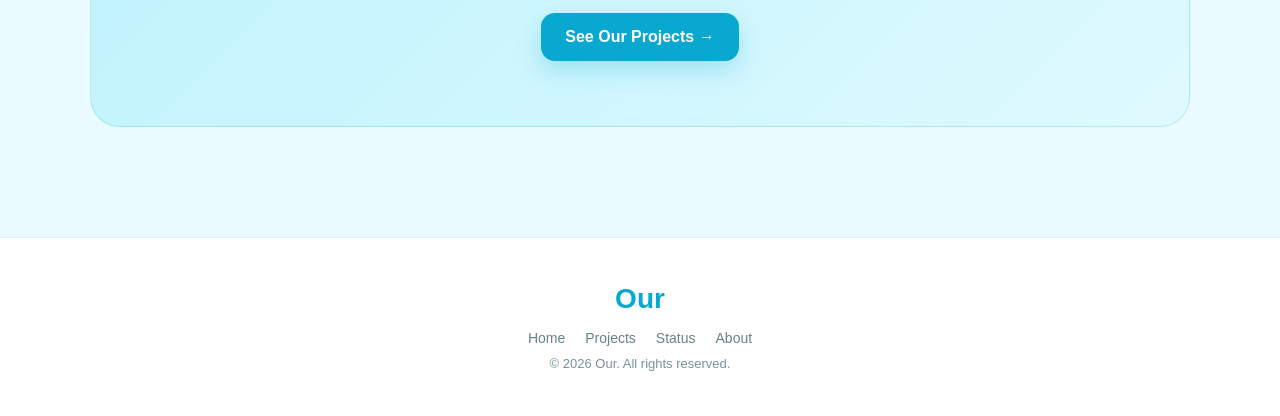
==== commit 4b014794: "Update index.html" ====
--- a/index.html
+++ b/index.html
@@ -15,8 +15,6 @@
       <a href="index.html">Home</a>
       <a href="projects.html">Projects</a>
       <a href="ourbot.html">OurBot</a>
-      <a href="index.html#ourserver">OurServer</a>
-      <a href="index.html#oursign">OurSign</a>
       <a href="status.html">Status</a>
       <a href="about.html">About</a>
     </nav>
@@ -25,34 +23,68 @@
   <main>
     <section class="hero">
       <div class="hero-content">
-        <span class="badge">Welcome to OurWebsite</span>
+        <span class="badge">WELCOME TO OUR</span>
         <h1>Everything <span>Our.</span></h1>
-        <p>A home for our projects, tools, communities, and everything we're building.</p>
+        <p>A central place for our projects, communities, and things we're building.</p>
 
         <div class="hero-buttons">
-          <a class="button primary" href="projects.html">Explore Projects</a>
+          <a class="button primary" href="projects.html">Explore Projects →</a>
+          <a class="button secondary" href="about.html">About Our</a>
+        </div>
+      </div>
+    </section>
+
+    <section class="features">
+      <div class="section-heading">
+        <span>THE ECOSYSTEM</span>
+        <h2>Built to grow.</h2>
+        <p>Our is more than one project.</p>
+      </div>
+
+      <div class="feature-grid">
+        <div class="feature">
+          <div class="feature-number">01</div>
+          <h3>Projects</h3>
+          <p>Explore everything we're creating and see what's currently being built.</p>
+        </div>
+
+        <div class="feature">
+          <div class="feature-number">02</div>
+          <h3>Community</h3>
+          <p>OurServer brings the community together around the Our ecosystem.</p>
+        </div>
+
+        <div class="feature">
+          <div class="feature-number">03</div>
+          <h3>Future</h3>
+          <p>New projects and ideas can become part of the ecosystem over time.</p>
         </div>
       </div>
     </section>
 
     <section class="about">
       <div class="about-box">
-        <span>ABOUT OUR</span>
-        <h2>One ecosystem.<br>Many projects.</h2>
-        <p>OurWebsite is the central home for everything we're creating.</p>
-        <a class="button primary" href="about.html">Learn About Our →</a>
+        <span>OUR VISION</span>
+        <h2>One ecosystem.<br>Many possibilities.</h2>
+        <p>OurWebsite is the home of the Our ecosystem, bringing everything together while leaving room for what's next.</p>
+
+        <div class="hero-buttons">
+          <a class="button primary" href="projects.html">See Our Projects →</a>
+        </div>
       </div>
     </section>
   </main>
 
   <footer>
     <div class="footer-brand">Our</div>
+
     <div class="footer-links">
       <a href="index.html">Home</a>
       <a href="projects.html">Projects</a>
       <a href="status.html">Status</a>
       <a href="about.html">About</a>
     </div>
+
     <p>© 2026 Our. All rights reserved.</p>
   </footer>
 
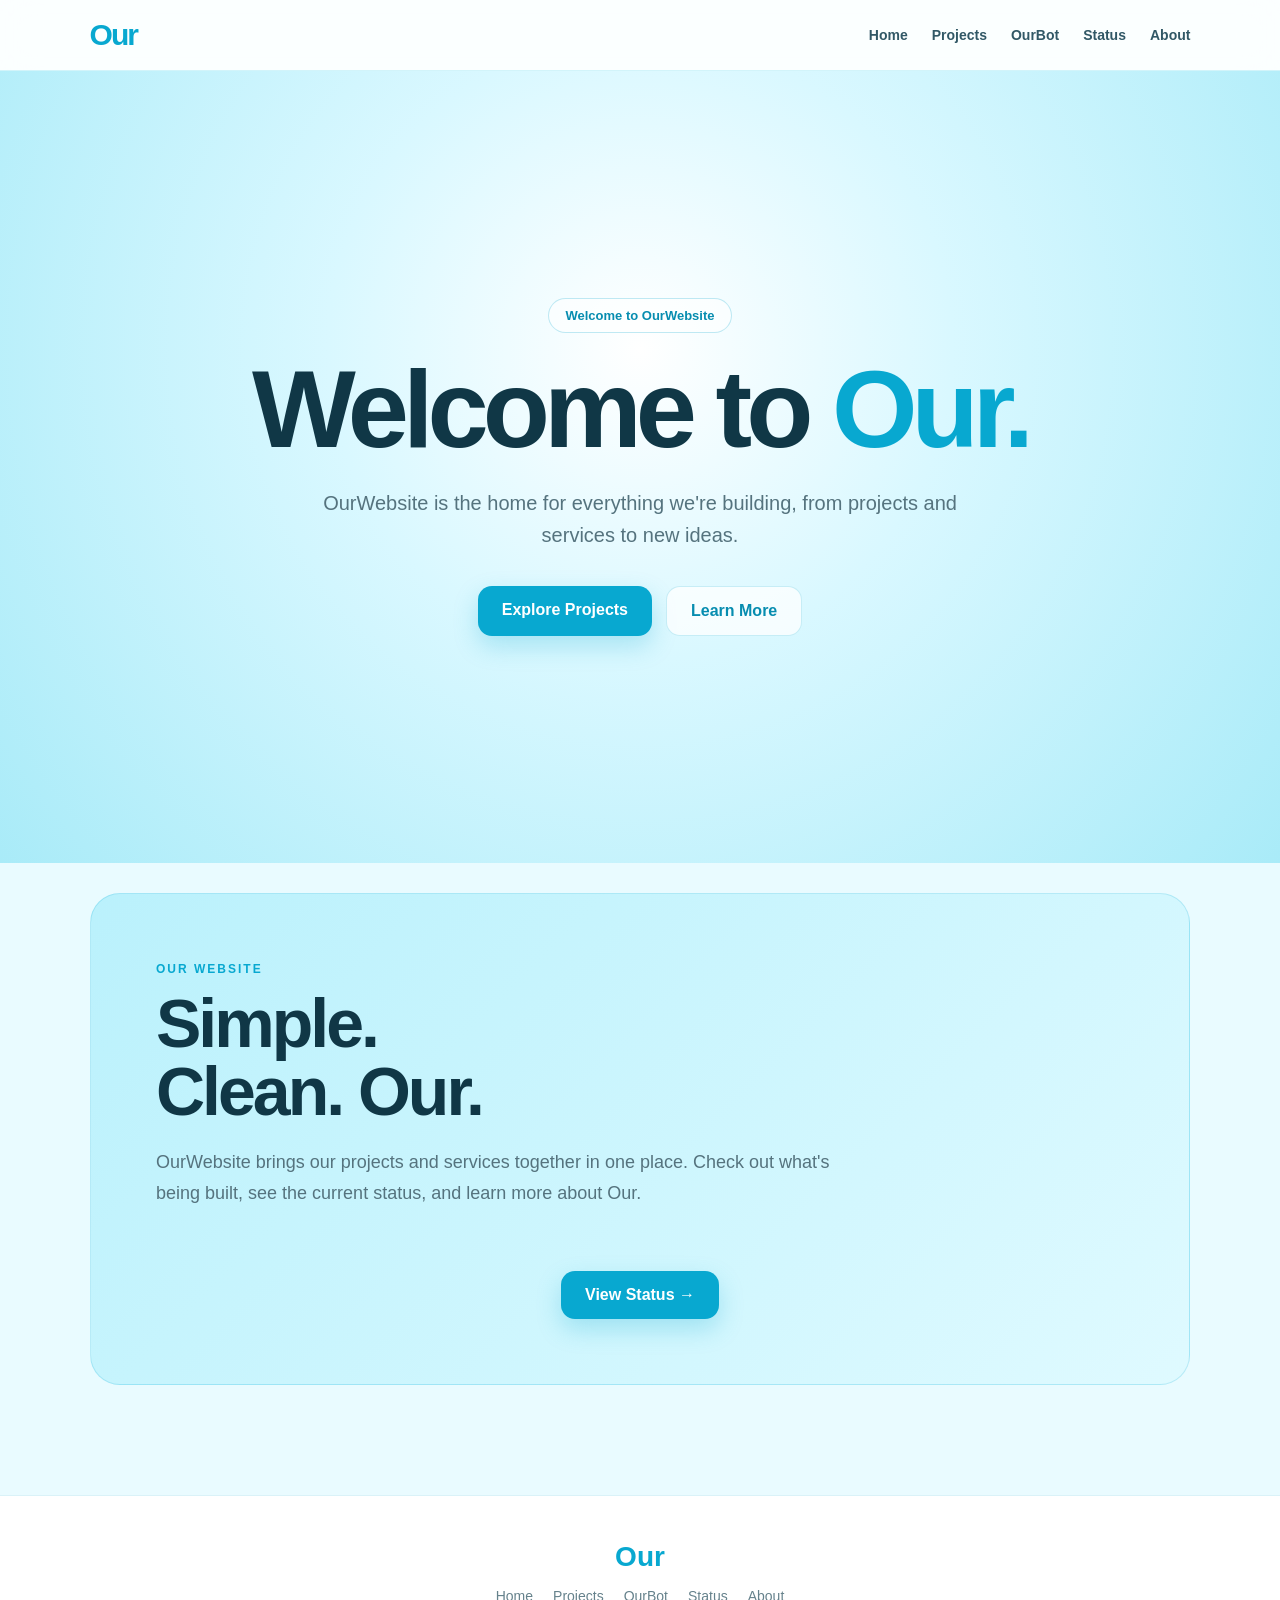
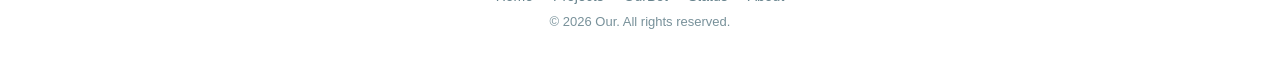
==== commit c3f151bd: "Update index.html" ====
--- a/index.html
+++ b/index.html
@@ -11,6 +11,7 @@
 <body>
   <header class="navbar">
     <a class="brand" href="index.html">Our</a>
+
     <nav>
       <a href="index.html">Home</a>
       <a href="projects.html">Projects</a>
@@ -23,53 +24,36 @@
   <main>
     <section class="hero">
       <div class="hero-content">
-        <span class="badge">WELCOME TO OUR</span>
-        <h1>Everything <span>Our.</span></h1>
-        <p>A central place for our projects, communities, and things we're building.</p>
+        <span class="badge">Welcome to OurWebsite</span>
+
+        <h1>Welcome to <span>Our.</span></h1>
+
+        <p>
+          OurWebsite is the home for everything we're building,
+          from projects and services to new ideas.
+        </p>
 
         <div class="hero-buttons">
-          <a class="button primary" href="projects.html">Explore Projects →</a>
-          <a class="button secondary" href="about.html">About Our</a>
-        </div>
-      </div>
-    </section>
-
-    <section class="features">
-      <div class="section-heading">
-        <span>THE ECOSYSTEM</span>
-        <h2>Built to grow.</h2>
-        <p>Our is more than one project.</p>
-      </div>
-
-      <div class="feature-grid">
-        <div class="feature">
-          <div class="feature-number">01</div>
-          <h3>Projects</h3>
-          <p>Explore everything we're creating and see what's currently being built.</p>
-        </div>
-
-        <div class="feature">
-          <div class="feature-number">02</div>
-          <h3>Community</h3>
-          <p>OurServer brings the community together around the Our ecosystem.</p>
-        </div>
-
-        <div class="feature">
-          <div class="feature-number">03</div>
-          <h3>Future</h3>
-          <p>New projects and ideas can become part of the ecosystem over time.</p>
+          <a class="button primary" href="projects.html">Explore Projects</a>
+          <a class="button secondary" href="about.html">Learn More</a>
         </div>
       </div>
     </section>
 
     <section class="about">
       <div class="about-box">
-        <span>OUR VISION</span>
-        <h2>One ecosystem.<br>Many possibilities.</h2>
-        <p>OurWebsite is the home of the Our ecosystem, bringing everything together while leaving room for what's next.</p>
+        <span>OUR WEBSITE</span>
+
+        <h2>Simple.<br>Clean. Our.</h2>
+
+        <p>
+          OurWebsite brings our projects and services together in one place.
+          Check out what's being built, see the current status, and learn more
+          about Our.
+        </p>
 
         <div class="hero-buttons">
-          <a class="button primary" href="projects.html">See Our Projects →</a>
+          <a class="button primary" href="status.html">View Status →</a>
         </div>
       </div>
     </section>
@@ -81,6 +65,7 @@
     <div class="footer-links">
       <a href="index.html">Home</a>
       <a href="projects.html">Projects</a>
+      <a href="ourbot.html">OurBot</a>
       <a href="status.html">Status</a>
       <a href="about.html">About</a>
     </div>
--- a/style.css
+++ b/style.css
@@ -170,7 +170,7 @@
   transform: translateY(0);
 }
 
-.projects {
+.features {
   padding: 110px 7%;
 }
 
@@ -196,6 +196,58 @@
 .section-heading p {
   margin-top: 12px;
   color: #66828c;
+}
+
+.feature-grid {
+  display: grid;
+  grid-template-columns: repeat(3, 1fr);
+  gap: 24px;
+  max-width: 1100px;
+  margin: auto;
+}
+
+.feature {
+  padding: 32px;
+  border: 1px solid rgba(8, 168, 208, 0.18);
+  border-radius: 26px;
+  background: rgba(255, 255, 255, 0.72);
+  box-shadow: 0 20px 50px rgba(8, 168, 208, 0.08);
+  backdrop-filter: blur(15px);
+  opacity: 0;
+  transform: translateY(25px);
+  transition: opacity 0.6s ease, transform 0.25s ease, box-shadow 0.25s ease;
+}
+
+.feature.visible {
+  opacity: 1;
+  transform: translateY(0);
+}
+
+.feature.visible:hover {
+  transform: translateY(-7px);
+  box-shadow: 0 25px 60px rgba(8, 168, 208, 0.15);
+}
+
+.feature-number {
+  color: #08a8d0;
+  font-size: 14px;
+  font-weight: 900;
+  letter-spacing: 2px;
+}
+
+.feature h3 {
+  margin-top: 20px;
+  font-size: 28px;
+}
+
+.feature p {
+  margin-top: 12px;
+  color: #66828c;
+  line-height: 1.7;
+}
+
+.projects {
+  padding: 110px 7%;
 }
 
 .project-grid {
@@ -223,13 +275,9 @@
   transform: translateY(0);
 }
 
-.card:hover {
+.card.visible:hover {
   transform: translateY(-7px);
   box-shadow: 0 25px 60px rgba(8, 168, 208, 0.15);
-}
-
-.card.visible:hover {
-  transform: translateY(-7px);
 }
 
 .icon {
@@ -268,12 +316,6 @@
 
 .card a:hover {
   transform: translateX(4px);
-}
-
-.center-button {
-  display: flex;
-  justify-content: center;
-  margin-top: 45px;
 }
 
 .about {
@@ -360,6 +402,12 @@
   white-space: nowrap;
 }
 
+.center-button {
+  display: flex;
+  justify-content: center;
+  margin-top: 45px;
+}
+
 .footer-links {
   display: flex;
   justify-content: center;
@@ -411,7 +459,8 @@
 }
 
 @media (max-width: 900px) {
-  .project-grid {
+  .project-grid,
+  .feature-grid {
     grid-template-columns: repeat(2, 1fr);
   }
 }
@@ -468,11 +517,13 @@
     font-size: 17px;
   }
 
+  .features,
   .projects {
     padding: 80px 5%;
   }
 
-  .project-grid {
+  .project-grid,
+  .feature-grid {
     grid-template-columns: 1fr;
   }
 
@@ -507,9 +558,8 @@
   }
 
   *,
-  *::before,
-  *::after {
+  *::before {
     animation-duration: 0.01ms !important;
     transition-duration: 0.01ms !important;
   }
-}
+}
